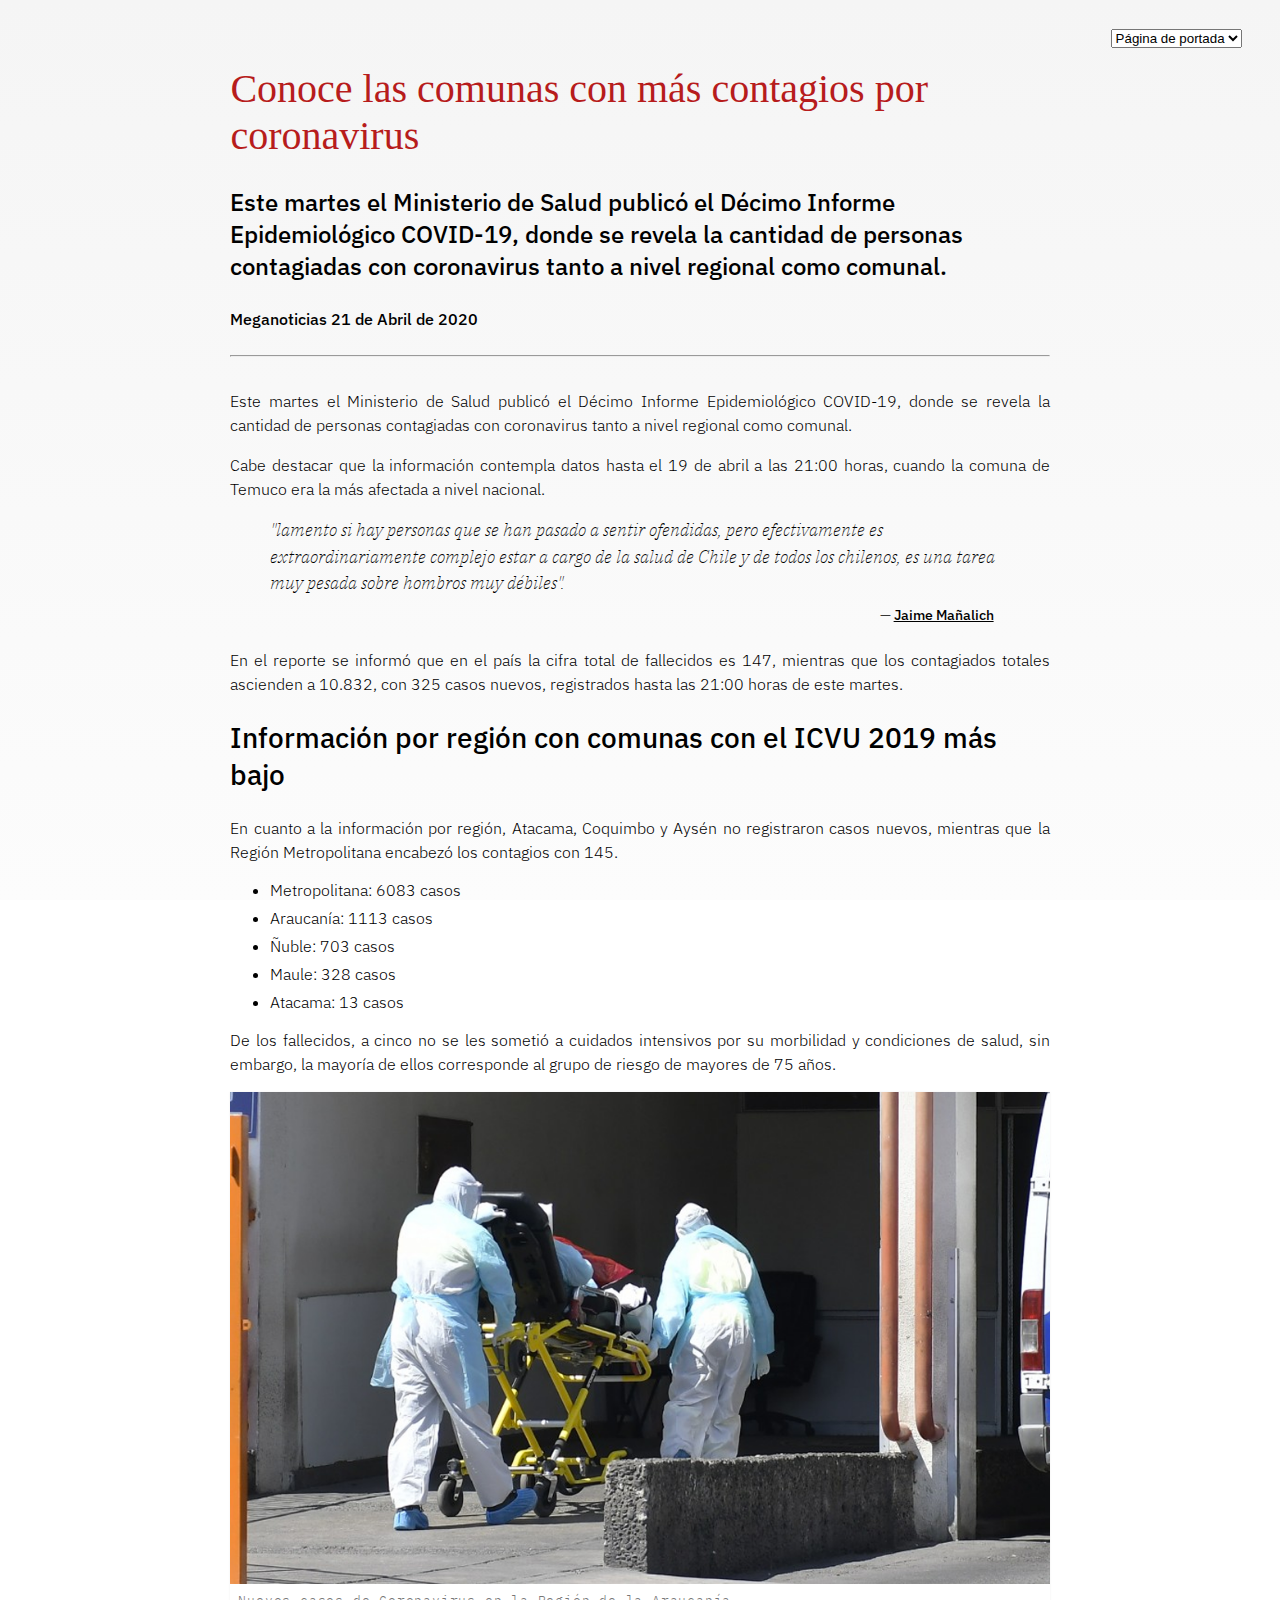
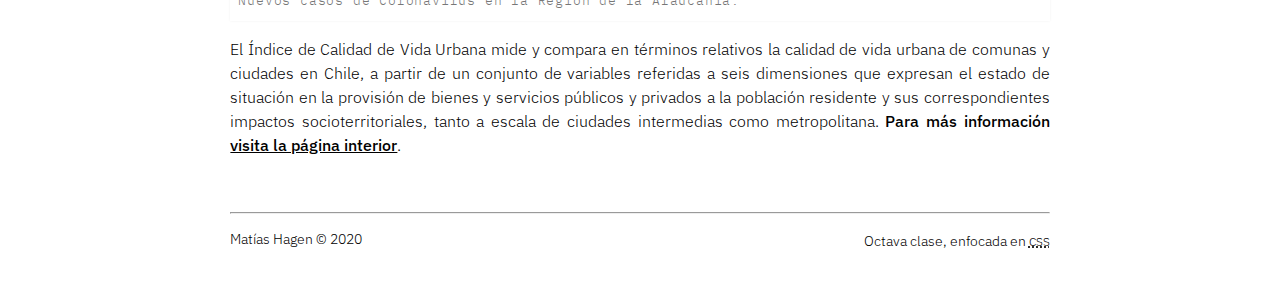
==== index.html @ 022c8477 "update" ====
<!DOCTYPE html>
<html lang="es">

<head>
    <meta charset="utf-8">
    <meta name="viewport" content="width=device-width, initial-scale=1, shrink-to-fit=no">
    <!-- Metadatos Genéricos -->
    <meta name="description" content="Conoce las comunas con más contagios por coronavirus">
    <meta name="image" content="metadata.jpg">
    <!-- Metadatos para Schema.org for Google -->
    <meta itemprop="name" content="Relación entre COVID-19 y el ICVU">
    <meta itemprop="description" content="Conoce las comunas con más contagios por coronavirus">
    <meta itemprop="image" content="metadata.jpg">
    <!-- Metadatos para Twitter -->
    <meta name="twitter:card" content="summary">
    <meta name="twitter:title" content="Relación entre COVID-19 y el ICVU">
    <meta name="twitter:description" content="Conoce las comunas con más contagios por coronavirus">
    <meta name="twitter:image" content="metadata.jpg">
    <!-- Metadatos para Open Graph general (Facebook y Pinterest) -->
    <meta name="og:title" content="Relación entre COVID-19 y el ICVU">
    <meta name="og:description" content="Conoce las comunas con más contagios por coronavirus">
    <meta name="og:image" content="metadata.jpg">
    <meta name="og:locale" content="es_CL">
    <meta name="og:type" content="website">
    <!-- Metadatos end -->

    <link rel="stylesheet" href="estilo.css">
    <title>Relación entre COVID-19 y el ICVU</title>
</head>

<body>
    <nav>
        <select onchange="if (this.value) window.location.href=this.value">
            <option value="index.html" selected>Página de portada</option>
            <option value="page-1.html">Primera página</option>
            <option value="page-2.html">Segunda página</option>
            <option value="page-3.html">Tercera página</option>
        </select>
    </nav>
    <div class="container">
        <header>
            <!--el elemento hgroup ya no se usa; ver http://html5doctor.com/the-hgroup-element/ -->
            <h1><a href="index.html">Conoce las comunas con más contagios por coronavirus</a></h1>
            <h3>Este martes el Ministerio de Salud publicó el Décimo Informe Epidemiológico COVID-19, donde se revela la cantidad de personas contagiadas con coronavirus tanto a nivel regional como comunal.</h3>
            <h5>Meganoticias  21 de Abril de 2020</h5>
            <hr>
        </header>
        <section>
            <p>Este martes el Ministerio de Salud publicó el Décimo Informe Epidemiológico COVID-19, donde se revela la cantidad de personas contagiadas con coronavirus tanto a nivel regional como comunal. </p><p>Cabe destacar que la información contempla datos hasta el 19 de abril a las 21:00 horas, cuando la comuna de Temuco era la más afectada a nivel nacional.</p>
            <blockquote cite="https://www.meganoticias.cl/nacional/299444-ministro-salud-jaime-manalich-suspension-clases-criticas-coronavirus.html">
                <p>"lamento si hay personas que se han pasado a sentir ofendidas, pero efectivamente es extraordinariamente complejo estar a cargo de la salud de Chile y de todos los chilenos, es una tarea muy pesada sobre hombros muy débiles".</p>
                <footer><a href="https://www.meganoticias.cl/nacional/299444-ministro-salud-jaime-manalich-suspension-clases-criticas-coronavirus.html">Jaime Mañalich</a></footer>
            </blockquote>
            <p>En el reporte se informó que en el país la cifra total de fallecidos es 147, mientras que los contagiados totales ascienden a 10.832, con 325 casos nuevos, registrados hasta las 21:00 horas de este martes.</p>
            <h2>Información por región con comunas con el ICVU 2019 más bajo</h2>
            <p>En cuanto a la información por región, Atacama, Coquimbo y Aysén no registraron casos nuevos, mientras que la Región Metropolitana encabezó los contagios con 145.</p>
            <!--ver https://developer.mozilla.org/es/docs/Web/HTML/Elemento/ul -->
            <ul>
                <li>Metropolitana: 6083 casos</li>
                <li>Araucanía: 1113 casos</li>
                <li>Ñuble: 703 casos</li>
                <li>Maule: 328 casos</li>
                <li>Atacama: 13 casos</li>
            </ul>
            <p>De los fallecidos, a cinco no se les sometió a cuidados intensivos por su morbilidad y condiciones de salud, sin embargo, la mayoría de ellos corresponde al grupo de riesgo de mayores de 75 años.</p>
            <figure>
                <img src="imagen.png" alt="Imagen de dos paramédicos, vestidos con sus elementos de protección personal, empujando una camilla hacia un centro asistencial.">
                <figcaption>Nuevos casos de Coronavirus en la Región de la Araucanía.</figcaption>
            </figure>
            <p>El Índice de Calidad de Vida Urbana mide y compara en términos relativos la calidad de vida urbana de comunas y ciudades en Chile, a partir de un conjunto de variables referidas a seis dimensiones que expresan el estado de situación en la provisión de bienes y servicios públicos y privados a la población residente y sus correspondientes impactos socioterritoriales, tanto a escala de ciudades intermedias como metropolitana. </a><strong>Para más información <a href="page.html">visita la página interior</a></strong>.</p>
        </section>
        <footer>
            <hr>
            <p>Matías Hagen &copy; 2020 <span class="derecha">Octava clase, enfocada en <abbr title="Cascading Style Sheets">css</abbr></span></p>
        </footer>
    </div>
</body>

</html>
---- estilo.css ----
@import url('https://fonts.googleapis.com/css2?family=IBM+Plex+Mono:wght@300;400;500&family=IBM+Plex+Sans:wght@300;500&family=IBM+Plex+Serif:ital,wght@1,200&display=swap');
html,
body {
    margin: 0;
    padding: 0;
}

body {
    font-family: 'IBM Plex Sans', sans-serif;
    font-weight: 300;
    background: linear-gradient(180deg, rgba(245, 245, 245, 1) 0%, rgba(252, 252, 252, 1) 100%);
    background-attachment: fixed;
}

:hover {
    transition: all ease 1s;
}

a {
    font-weight: 500;
    text-decoration: underline;
    color: #000;
}

a:hover {
    text-decoration: none;
}

h1 {
    font-family: Georgia, serif;
    font-weight: bold;
    font-size: 2.5rem;
}

h1 a {
    text-decoration: none;
    color: #b71c1c;
}

h1 a:hover {
    text-decoration: none;
    color: #c62828;
}

h2 {
    font-size: 1.75rem;
}

h3 {
    font-size: 1.5rem;
}

h4 {
    font-size: 1.25rem;
}

h5 {
    font-size: 1.0rem;
}

h6 {
    font-size: 1.0rem;
}

h2,
h3,
h4,
h5,
h6,
strong,
th,
em {
    font-weight: 500;
    font-style: normal;
}

nav {
    position: absolute;
    right: 3%;
    top: 3%;
    z-index: 999;
}

div.container {
    padding: 3% 18%;
}

@media screen and (orientation:portrait) {
    div.container {
        padding: 6%;
    }
}

p {
    line-height: 1.5;
    text-align: justify;
}

p sup a {
    text-decoration: none;
}

blockquote {
    padding-bottom: 0.5rem;
}

blockquote p {
    margin: 0 0 .5rem 0;
    padding: 0;
    font-family: 'IBM Plex Serif', serif;
    font-weight: 200;
    font-style: italic;
    font-size: 110%;
    text-align: left;
}

blockquote footer {
    text-align: right;
    padding-right: 1rem;
}

blockquote footer:before {
    content: "— ";
}

section {
    padding: 0.5rem 0 2rem 0;
}

dl dt {
    float: left;
    font-weight: 600;
    font-size: 95%;
}

dl dd:before {
    content: " — ";
    padding-left: 0.25rem;
}

dl dd {
    padding-bottom: 0.75rem;
}

ul li,
ol li {
    list-style-position: outside;
    margin-bottom: 0.5rem;
}

ul li:last-of-type,
ol li:last-of-type {
    margin-bottom: 1rem;
}


/* para las figure */

figure {
    margin: 0.5rem 0;
    padding: 0;
    background: #fff;
    box-shadow: 0 0 2px rgba(100, 100, 100, .1)
}

figure img {
    max-width: 100%;
    height: auto;
}

figure figcaption {
    font-size: 80%;
    letter-spacing: 0.05rem;
    padding: 0.25rem 0.5rem 0.75rem 0.5rem;
    color: #777;
}


/* para las tablas */

table {
    border-collapse: collapse;
    width: 100%;
    font-family: 'IBM Plex Mono', monospace;
    font-size: 90%;
    font-weight: 300;
    text-align: center;
    margin-bottom: 2rem;
}

@media screen and (orientation:portrait) {
    table {
        font-size: 80%;
    }
}

td,
th {
    border-bottom: 1px solid #ccc;
    padding: 0.5rem;
}

thead th {
    font-size: 90%;
    font-weight: 500;
}

thead th:first-child {
    text-align: left;
}

tbody th {
    text-align: left;
}

table:first-of-type tbody td span {
    display: block;
    margin: 0 auto;
    width: 2.1rem;
    text-align: right;
}

table:last-of-type tbody td span {
    display: block;
    margin: 0 auto;
    width: 2.75rem;
    text-align: right;
}

tbody tr:hover {
    background-color: rgba(255, 255, 255, 0.75);
}

tbody tr td:nth-child(5) {
    color: #f00;
}

tfoot,
figcaption {
    font-size: 80%;
    font-family: 'IBM Plex Mono', monospace;
    font-weight: 300;
    text-align: left;
    color: #aaa;
}

tfoot a,
figcaption a {
    color: #999;
    font-weight: 400;
    text-decoration: none;
}

tfoot a:hover,
figcaption a:hover {
    color: #888;
    text-decoration: underline;
}

/* para el pie de página */

footer {
    font-size: 90%;
}

footer abbr {
    font-variant: small-caps;
    font-size: 115%;
}

.derecha {
    float: right;
}
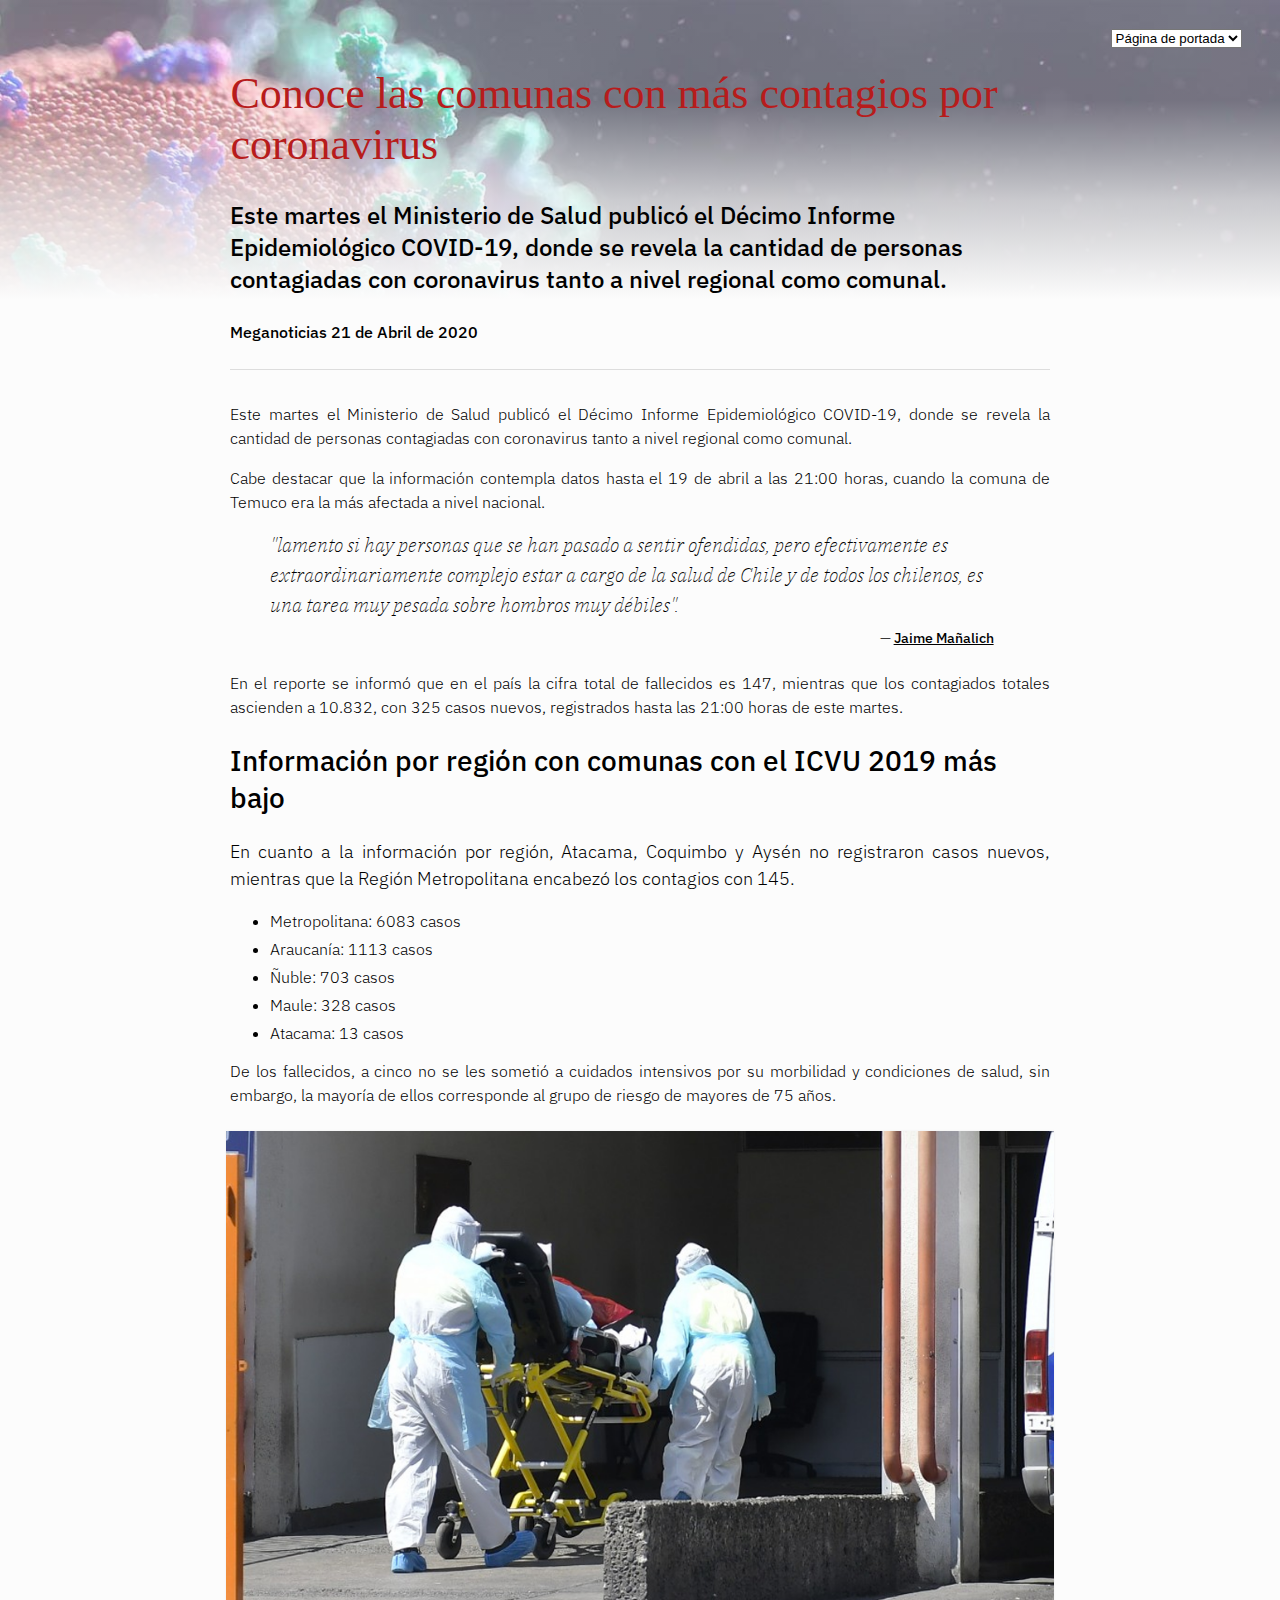
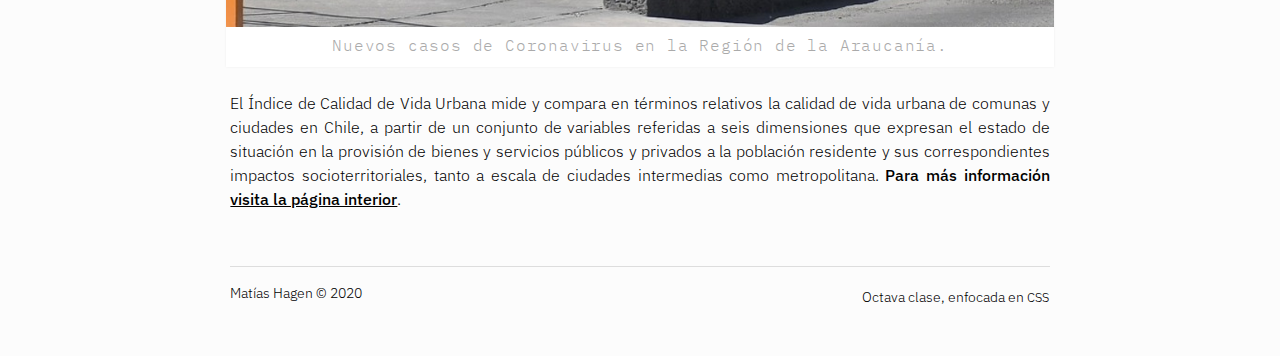
==== commit 0e1ae25d: "update" ====
--- a/index.html
+++ b/index.html
@@ -25,6 +25,15 @@
     <!-- Metadatos end -->
 
     <link rel="stylesheet" href="estilo.css">
+
+    <style>   
+
+        figure figcaption {
+            font-size: 100%;
+        }
+        
+    </style>
+
     <title>Relación entre COVID-19 y el ICVU</title>
 </head>
 
--- a/estilo.css
+++ b/estilo.css
@@ -1,19 +1,19 @@
 @import url('https://fonts.googleapis.com/css2?family=IBM+Plex+Mono:wght@300;400;500&family=IBM+Plex+Sans:wght@300;500&family=IBM+Plex+Serif:ital,wght@1,200&display=swap');
-html,
-body {
+
+html, body {
     margin: 0;
     padding: 0;
 }
 
 body {
+    background: linear-gradient(180deg, rgba(245, 245, 245, 0.4) 100px, rgba(245, 245, 245, 0.8) 200px, rgba(252, 252, 252, 1) 300px), url('covid.jpg');
+    background-size: 100% auto;
     font-family: 'IBM Plex Sans', sans-serif;
     font-weight: 300;
-    background: linear-gradient(180deg, rgba(245, 245, 245, 1) 0%, rgba(252, 252, 252, 1) 100%);
-    background-attachment: fixed;
 }
 
 :hover {
-    transition: all ease 1s;
+    transition: all ease 0.5s;
 }
 
 a {
@@ -29,7 +29,7 @@
 h1 {
     font-family: Georgia, serif;
     font-weight: bold;
-    font-size: 2.5rem;
+    font-size: 2.75rem;
 }
 
 h1 a {
@@ -62,20 +62,18 @@
     font-size: 1.0rem;
 }
 
-h2,
-h3,
-h4,
-h5,
-h6,
-strong,
-th,
-em {
+h2, h3, h4, h5, h6, em, strong {
     font-weight: 500;
     font-style: normal;
 }
 
+hr {
+    border:none;
+    border-bottom:1px solid #ddd;
+}
+
 nav {
-    position: absolute;
+    position: fixed;
     right: 3%;
     top: 3%;
     z-index: 999;
@@ -100,6 +98,10 @@
     text-decoration: none;
 }
 
+h2 + p{
+    font-size:112%;
+}
+
 blockquote {
     padding-bottom: 0.5rem;
 }
@@ -108,9 +110,9 @@
     margin: 0 0 .5rem 0;
     padding: 0;
     font-family: 'IBM Plex Serif', serif;
+    font-style: italic;
     font-weight: 200;
-    font-style: italic;
-    font-size: 110%;
+    font-size: 125%;
     text-align: left;
 }
 
@@ -121,6 +123,14 @@
 
 blockquote footer:before {
     content: "— ";
+}
+
+abbr {
+    text-transform: lowercase;
+    font-variant: small-caps;
+    font-size: 125%;
+    text-decoration: none;
+    letter-spacing: 0.01rem;
 }
 
 section {
@@ -142,29 +152,24 @@
     padding-bottom: 0.75rem;
 }
 
-ul li,
-ol li {
+ul li, ol li {
     list-style-position: outside;
     margin-bottom: 0.5rem;
 }
 
-ul li:last-of-type,
-ol li:last-of-type {
-    margin-bottom: 1rem;
-}
-
-
-/* para las figure */
+ul li:last-of-type, ol li:last-of-type {
+    margin-bottom: 0.75rem;
+}
 
 figure {
-    margin: 0.5rem 0;
+    margin: 1.5rem -0.25rem;
     padding: 0;
     background: #fff;
     box-shadow: 0 0 2px rgba(100, 100, 100, .1)
 }
 
 figure img {
-    max-width: 100%;
+    width: 100%;
     height: auto;
 }
 
@@ -175,15 +180,12 @@
     color: #777;
 }
 
-
-/* para las tablas */
-
 table {
     border-collapse: collapse;
     width: 100%;
     font-family: 'IBM Plex Mono', monospace;
+    font-weight: 300;
     font-size: 90%;
-    font-weight: 300;
     text-align: center;
     margin-bottom: 2rem;
 }
@@ -194,78 +196,65 @@
     }
 }
 
-td,
-th {
+table tbody tr:hover {
+    background-color: rgba(255, 255, 255, 0.75);
+}
+
+table tbody tr td:nth-child(5) {
+    color: #f00;
+}
+
+table tr td, table tr th {
     border-bottom: 1px solid #ccc;
     padding: 0.5rem;
 }
 
-thead th {
+table thead tr th {
     font-size: 90%;
     font-weight: 500;
 }
 
-thead th:first-child {
+table thead tr th:first-child {
     text-align: left;
 }
 
-tbody th {
+table tbody tr th {
     text-align: left;
-}
-
-table:first-of-type tbody td span {
-    display: block;
-    margin: 0 auto;
-    width: 2.1rem;
-    text-align: right;
-}
-
-table:last-of-type tbody td span {
+    font-weight: 300;
+}
+
+table tbody tr td span {
     display: block;
     margin: 0 auto;
     width: 2.75rem;
     text-align: right;
 }
 
-tbody tr:hover {
-    background-color: rgba(255, 255, 255, 0.75);
-}
-
-tbody tr td:nth-child(5) {
-    color: #f00;
-}
-
-tfoot,
-figcaption {
+table:first-of-type tbody tr td span {
+    width: 2.25rem;
+}
+
+table tfoot, figure figcaption {
     font-size: 80%;
     font-family: 'IBM Plex Mono', monospace;
     font-weight: 300;
-    text-align: left;
+    text-align: center;
     color: #aaa;
 }
 
-tfoot a,
-figcaption a {
+table tfoot a, figure figcaption a {
     color: #999;
     font-weight: 400;
     text-decoration: none;
 }
 
-tfoot a:hover,
-figcaption a:hover {
+table tfoot a:hover, figure figcaption a:hover {
     color: #888;
     text-decoration: underline;
 }
 
-/* para el pie de página */
-
 footer {
     font-size: 90%;
-}
-
-footer abbr {
-    font-variant: small-caps;
-    font-size: 115%;
 }
 
 .derecha {
